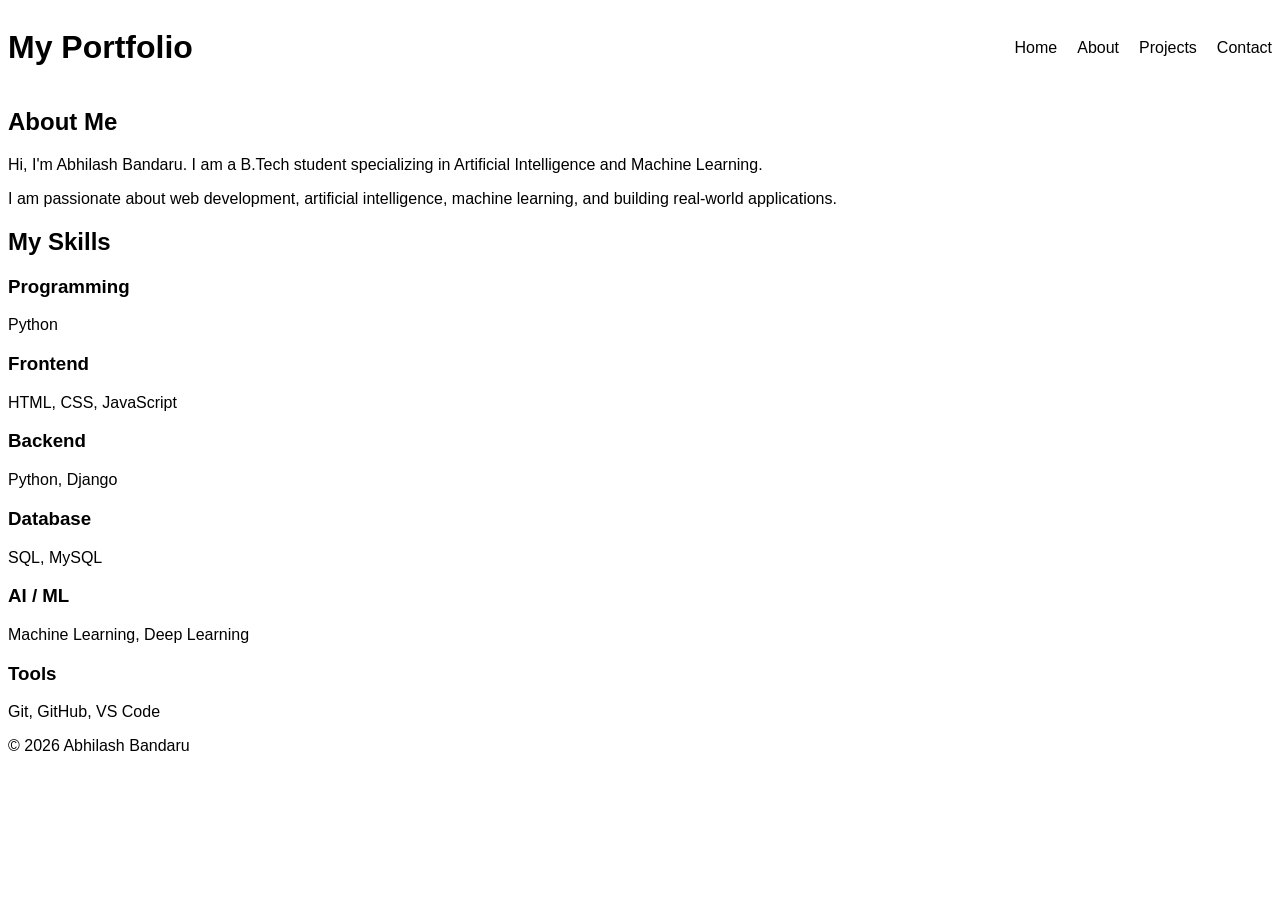
==== frontend/about.html @ 43d0e394 "add about and skills" ====
<!DOCTYPE html>
<html lang="en">

<head>
    <meta charset="UTF-8">
    <title>About - Abhilash Bandaru</title>
    <link rel="stylesheet" href="style.css">
</head>

<body>

    <header>

        <h1>My Portfolio</h1>

        <nav>
            <ul>
                <li><a href="index.html">Home</a></li>
                <li><a href="about.html">About</a></li>
                <li><a href="projects.html">Projects</a></li>
                <li><a href="contact.html">Contact</a></li>
            </ul>
        </nav>

    </header>


    <main>

        <section id="about">

            <h1>About Me</h1>

            <p>
                Hi, I'm Abhilash Bandaru. I am a B.Tech student
                specializing in Artificial Intelligence and Machine Learning.
            </p>

            <p>
                I am passionate about web development, artificial intelligence,
                machine learning, and building real-world applications.
            </p>

        </section>


        <section id="skills">

            <h2>My Skills</h2>

            <h3>Programming</h3>
            <p>Python</p>

            <h3>Frontend</h3>
            <p>HTML, CSS, JavaScript</p>

            <h3>Backend</h3>
            <p>Python, Django</p>

            <h3>Database</h3>
            <p>SQL, MySQL</p>

            <h3>AI / ML</h3>
            <p>Machine Learning, Deep Learning</p>

            <h3>Tools</h3>
            <p>Git, GitHub, VS Code</p>

        </section>

    </main>


    <footer>
        <p>&copy; 2026 Abhilash Bandaru</p>
    </footer>

</body>

</html>
---- frontend/style.css ----
#home {
    text-align: center;
    padding:80px 20px;

}
#home h1{
    font-size: 48px;
    margin-bottom: 10px;
}
#home h2{
    font-size:24px;
}
#home p{
    font-size: 18px;
}
#home a {
    display: inline-block;
    padding: 12px 24px;
    margin: 10px;
    background: black;
    color: white;
    border: 2px solid black;
    text-decoration: none;
    transition: 0.3s;
}
body {
    font-family: Arial, sans-serif;
}
 nav ul {

    display: flex;
    gap:20px;
    list-style: none;
    padding: 0;    
    justify-content: center;
    align-items: center;

}
header{
    display:flex;
    justify-content: space-between;
    align-items:center;
}
nav a{
    text-decoration: none;
    color: black;
    transition: 0.3s;
}
nav a:hover {
    color:red
}
#home a:hover{
    background: white;
    color: black;
    transform: translateY(-3px);
}
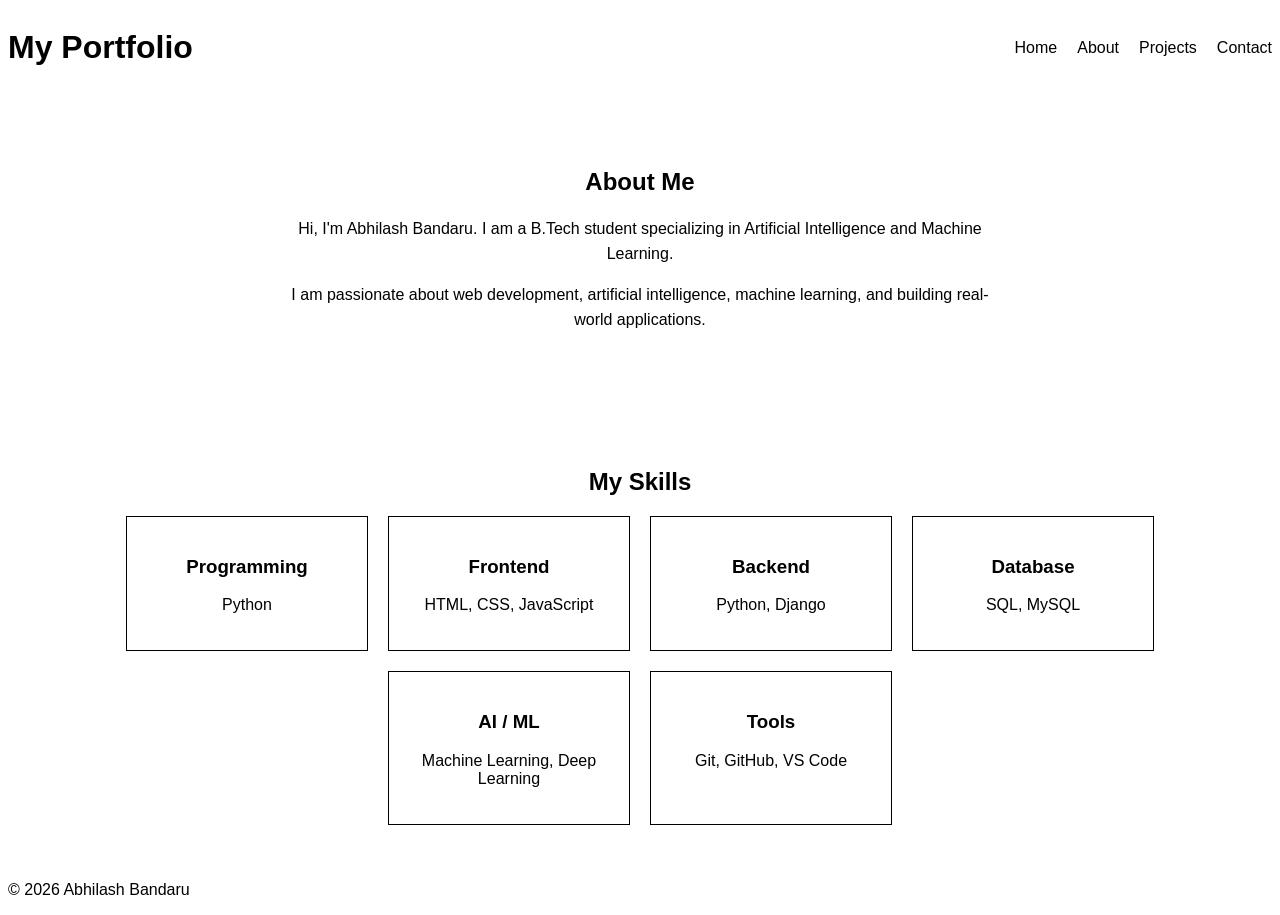
==== commit a0c0e0e0: "Add projects page and update portfolio styling" ====
--- a/frontend/about.html
+++ b/frontend/about.html
@@ -46,27 +46,40 @@
 
         <section id="skills">
 
-            <h2>My Skills</h2>
+    <h2>My Skills</h2>
+    <div class ="skills-container">
 
-            <h3>Programming</h3>
-            <p>Python</p>
+    <div class="skill-card">
+        <h3>Programming</h3>
+        <p>Python</p>
+    </div>
 
-            <h3>Frontend</h3>
-            <p>HTML, CSS, JavaScript</p>
+    <div class="skill-card">
+        <h3>Frontend</h3>
+        <p>HTML, CSS, JavaScript</p>
+    </div>
 
-            <h3>Backend</h3>
-            <p>Python, Django</p>
+    <div class="skill-card">
+        <h3>Backend</h3>
+        <p>Python, Django</p>
+    </div>
 
-            <h3>Database</h3>
-            <p>SQL, MySQL</p>
+    <div class="skill-card">
+        <h3>Database</h3>
+        <p>SQL, MySQL</p>
+    </div>
 
-            <h3>AI / ML</h3>
-            <p>Machine Learning, Deep Learning</p>
+    <div class="skill-card">
+        <h3>AI / ML</h3>
+        <p>Machine Learning, Deep Learning</p>
+    </div>
 
-            <h3>Tools</h3>
-            <p>Git, GitHub, VS Code</p>
-
-        </section>
+    <div class="skill-card">
+        <h3>Tools</h3>
+        <p>Git, GitHub, VS Code</p>
+    </div>
+</div>
+</section>
 
     </main>
 
--- a/frontend/style.css
+++ b/frontend/style.css
@@ -47,10 +47,79 @@
     transition: 0.3s;
 }
 nav a:hover {
-    color:red
+    color:red;
 }
 #home a:hover{
     background: white;
     color: black;
     transform: translateY(-3px);
+}
+#about {
+    padding: 60px 20px;
+    text-align: center;
+}
+#about p {
+    max-width: 700px;
+    margin: 0 auto 15px;
+    line-height: 1.6;
+}
+#skills {
+    padding: 40px 20px;
+    text-align: center;
+}
+.skill-card {
+        width: 200px;
+
+    padding: 20px;
+
+    
+    border: 1px solid black;
+    transition: 0.3s;
+}
+.skills-container {
+    display: flex;
+    justify-content: center;
+    gap: 20px;
+    flex-wrap: wrap;
+}
+.skill-card:hover {
+    transform: translateY(-5px);
+}
+.skill-card:hover{
+    transform:translateY(-5);
+}
+
+#projects{
+    padding: 60px 20px;
+    text-align: center;
+}
+.projects-container{
+    display: flex;
+    gap:25px;
+    justify-content: center;
+    flex-wrap: wrap;
+}
+.projects-container article{
+    width: 200px;
+    padding:20px;
+    border: 2px solid black;
+}
+.projects-container article p {
+    line-height: 1.6;
+}
+.projects-container article a {
+    display: inline-block;
+    padding: 10px 18px;
+    background: black;
+    color: white;
+    text-decoration: none;
+    transition: 0.3s;
+}
+.projects-container article a:hover{
+    background: white ;
+    color:black;
+    transform: translateY(-5px);
+}
+.projects-container article:hover{
+    transform: translateY(-5px);
 }
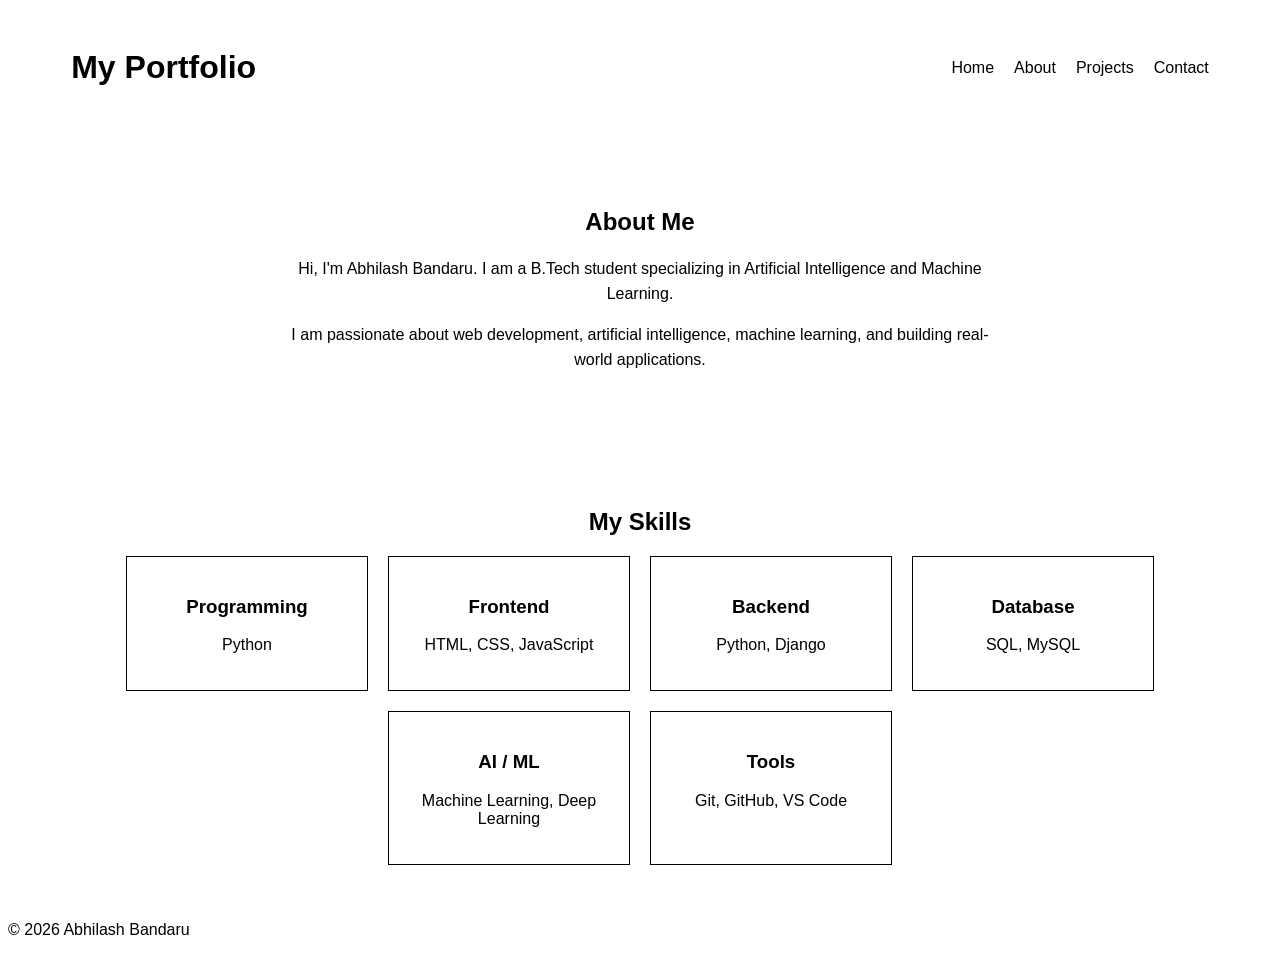
==== commit 757606c3: "Improve portfolio layout with container" ====
--- a/frontend/about.html
+++ b/frontend/about.html
@@ -27,7 +27,7 @@
 
     <main>
 
-        <section id="about">
+        <section id="about" class="container">
 
             <h1>About Me</h1>
 
--- a/frontend/style.css
+++ b/frontend/style.css
@@ -1,3 +1,6 @@
+
+/*HOME PAGE */
+
 #home {
     text-align: center;
     padding:80px 20px;
@@ -13,7 +16,169 @@
 #home p{
     font-size: 18px;
 }
-#home a {
+
+body {
+    font-family: Arial, sans-serif;
+}
+/* navigation bar*/
+
+ nav ul {
+
+    display: flex;
+    gap:20px;
+    list-style: none;
+    padding: 0;    
+    justify-content: center;
+    align-items: center;
+
+}
+header{
+    display:flex;
+    justify-content: space-between;
+    align-items:center;
+     padding: 20px 5%;
+}
+nav a{
+    text-decoration: none;
+    color: black;
+    transition: 0.3s;
+}
+nav a:hover {
+    color:red;
+}
+
+/*ABOUT */
+
+#about {
+    padding: 60px 20px;
+    text-align: center;
+}
+#about p {
+    max-width: 700px;
+    margin: 0 auto 15px;
+    line-height: 1.6;
+}
+
+/* about-skills*/
+#skills {
+    padding: 40px 20px;
+    text-align: center;
+}
+.skill-card {
+        width: 200px;
+
+    padding: 20px;
+
+    
+    border: 1px solid black;
+    transition: 0.3s;
+}
+.skills-container {
+    display: flex;
+    justify-content: center;
+    gap: 20px;
+    flex-wrap: wrap;
+}
+.skill-card:hover {
+    transform: translateY(-5px);
+}
+
+/* projects*/
+#projects{
+    padding: 60px 20px;
+    text-align: center;
+}
+.projects-container{
+    display: flex;
+    gap:25px;
+    justify-content: center;
+    flex-wrap: wrap;
+}
+.projects-container article{
+    width: 280px;
+    padding:20px;
+    border: 2px solid black;
+    transition: 0.3s;
+}
+.projects-container article p {
+    line-height: 1.6;
+}
+
+.projects-container article:hover{
+    transform: translateY(-5px);
+}
+
+/* resposive design */
+
+@media (max-width: 768px) {
+
+    header {
+        flex-direction: column;
+    }
+
+    nav ul {
+        flex-wrap: wrap;
+        gap: 10px;
+    }
+
+    #home h1 {
+        font-size: 36px;
+    }
+
+    .projects-container article {
+        width: 100%;
+        max-width: 350px;
+    }
+
+    .skill-card {
+        width: 100%;
+        max-width: 250px;
+    }
+
+}
+
+/* CONTACT STYLING*/
+/* CONTACT STYLING*/
+/* CONTACT STYLING*/
+/* CONTACT STYLING*/
+
+#contact {
+    padding: 60px 20px;
+    text-align: center;
+}
+#contact form{
+    max-width: 500px;
+    margin: 30px auto;
+}
+#contact form div {
+    margin-bottom: 20px;
+}
+#contact label {
+    display: block;
+    margin-bottom: 8px;
+    text-align: left;
+}
+#contact input,
+#contact textarea {
+    width: 100%;
+    padding: 12px;
+    font-size: 16px;
+    box-sizing: border-box;
+}
+#contact textarea {
+    resize: vertical;
+}
+
+#contact input:focus,
+#contact textarea:focus {
+    outline: 2px solid black;
+}
+
+
+/* BUTTON CLASS*/
+
+
+.btn {
     display: inline-block;
     padding: 12px 24px;
     margin: 10px;
@@ -21,105 +186,18 @@
     color: white;
     border: 2px solid black;
     text-decoration: none;
-    transition: 0.3s;
-}
-body {
-    font-family: Arial, sans-serif;
-}
- nav ul {
-
-    display: flex;
-    gap:20px;
-    list-style: none;
-    padding: 0;    
-    justify-content: center;
-    align-items: center;
-
-}
-header{
-    display:flex;
-    justify-content: space-between;
-    align-items:center;
-}
-nav a{
-    text-decoration: none;
-    color: black;
-    transition: 0.3s;
-}
-nav a:hover {
-    color:red;
-}
-#home a:hover{
+    cursor: pointer;
+    transition: 0.3s;
+    font-size: 16px;
+}
+.btn:hover {
     background: white;
     color: black;
     transform: translateY(-3px);
 }
-#about {
-    padding: 60px 20px;
-    text-align: center;
-}
-#about p {
-    max-width: 700px;
-    margin: 0 auto 15px;
-    line-height: 1.6;
-}
-#skills {
-    padding: 40px 20px;
-    text-align: center;
-}
-.skill-card {
-        width: 200px;
-
-    padding: 20px;
-
-    
-    border: 1px solid black;
-    transition: 0.3s;
-}
-.skills-container {
-    display: flex;
-    justify-content: center;
-    gap: 20px;
-    flex-wrap: wrap;
-}
-.skill-card:hover {
-    transform: translateY(-5px);
-}
-.skill-card:hover{
-    transform:translateY(-5);
-}
-
-#projects{
-    padding: 60px 20px;
-    text-align: center;
-}
-.projects-container{
-    display: flex;
-    gap:25px;
-    justify-content: center;
-    flex-wrap: wrap;
-}
-.projects-container article{
-    width: 200px;
-    padding:20px;
-    border: 2px solid black;
-}
-.projects-container article p {
-    line-height: 1.6;
-}
-.projects-container article a {
-    display: inline-block;
-    padding: 10px 18px;
-    background: black;
-    color: white;
-    text-decoration: none;
-    transition: 0.3s;
-}
-.projects-container article a:hover{
-    background: white ;
-    color:black;
-    transform: translateY(-5px);
-}
-.projects-container article:hover{
-    transform: translateY(-5px);
+
+.container {
+    width: 90%;
+    max-width: 1100px;
+    margin: 0 auto;
 }
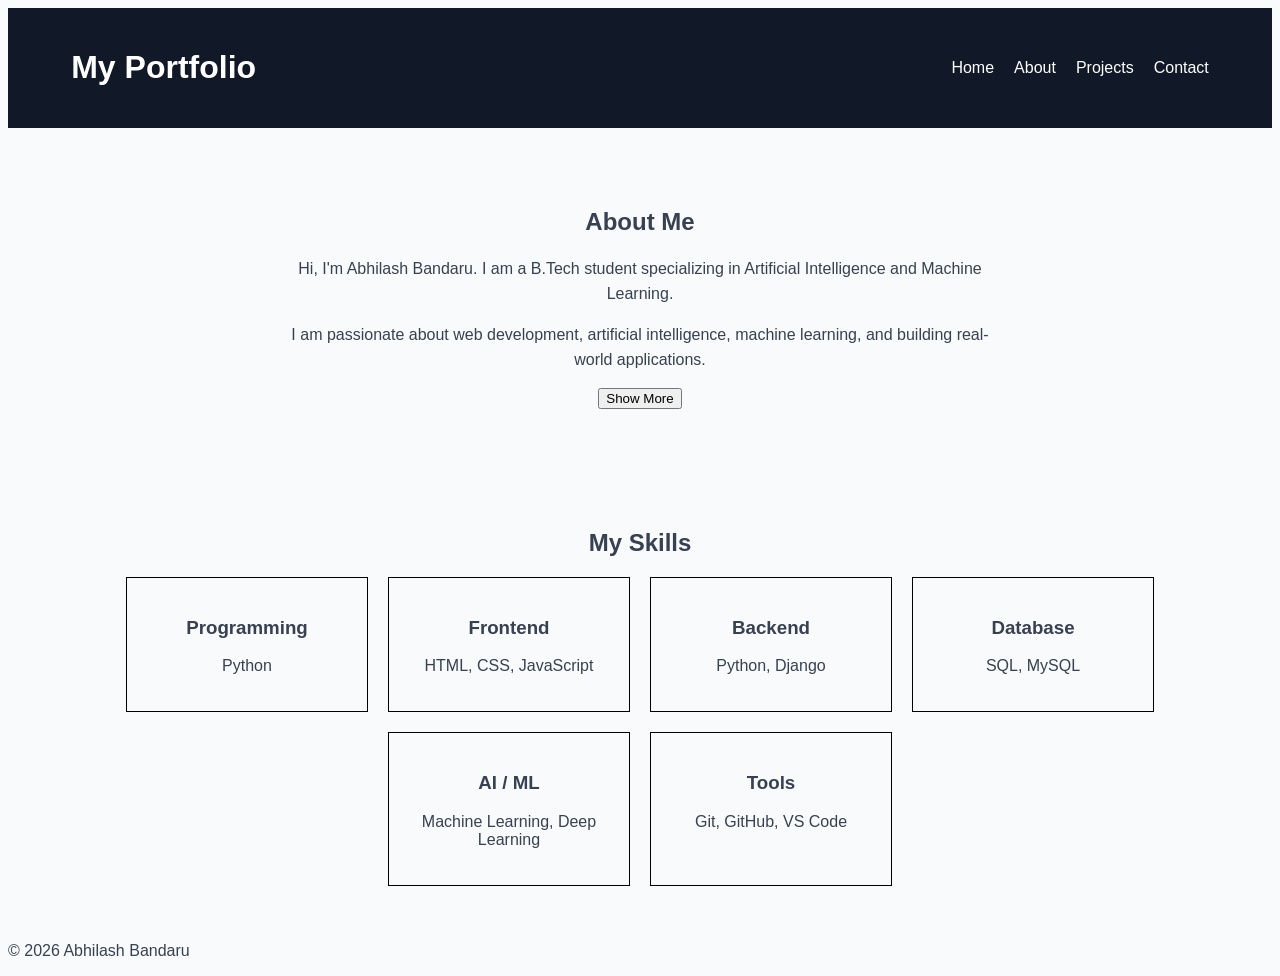
==== commit c8d90526: "Add JavaScript portfolio interactions" ====
--- a/frontend/about.html
+++ b/frontend/about.html
@@ -40,7 +40,16 @@
                 I am passionate about web development, artificial intelligence,
                 machine learning, and building real-world applications.
             </p>
-
+            <p id="more-about" class="hidden">
+                right now i am laerning<br>
+                Python
+                DSA
+                AI/ML
+                Full Stack Development
+                Git/GitHub
+                DBMS
+            </p>
+            <button id="about-button">Show More</button>
         </section>
 
 
@@ -87,7 +96,7 @@
     <footer>
         <p>&copy; 2026 Abhilash Bandaru</p>
     </footer>
-
+<script src="script.js"></script>
 </body>
 
 </html>
--- a/frontend/style.css
+++ b/frontend/style.css
@@ -1,3 +1,13 @@
+
+
+:root {
+    --primary-color: #2563eb;
+    --dark-color: #111827;
+    --light-color: #f9fafb;
+    --text-color: #374151;
+}
+
+
 
 /*HOME PAGE */
 
@@ -6,19 +16,21 @@
     padding:80px 20px;
 
 }
-#home h1{
+#home h1 {
     font-size: 48px;
     margin-bottom: 10px;
 }
-#home h2{
+#home h2 {
     font-size:24px;
 }
-#home p{
+#home p {
     font-size: 18px;
 }
 
 body {
     font-family: Arial, sans-serif;
+    background: var(--light-color);
+    color: var(--text-color);
 }
 /* navigation bar*/
 
@@ -32,20 +44,25 @@
     align-items: center;
 
 }
-header{
+header {
     display:flex;
     justify-content: space-between;
     align-items:center;
-     padding: 20px 5%;
-}
-nav a{
+    padding: 20px 5%;
+    background: var(--dark-color);
+
+}
+
+header h1 {
+    color: white;
+}
+nav a {
     text-decoration: none;
-    color: black;
+    color: white;
     transition: 0.3s;
 }
 nav a:hover {
-    color:red;
-}
+    color: var(--primary-color);}
 
 /*ABOUT */
 
@@ -57,6 +74,9 @@
     max-width: 700px;
     margin: 0 auto 15px;
     line-height: 1.6;
+}
+.hidden {
+    display: none;
 }
 
 /* about-skills*/
@@ -84,29 +104,32 @@
 }
 
 /* projects*/
-#projects{
+#projects {
     padding: 60px 20px;
     text-align: center;
 }
-.projects-container{
-    display: flex;
-    gap:25px;
-    justify-content: center;
-    flex-wrap: wrap;
-}
-.projects-container article{
-    width: 280px;
-    padding:20px;
+.projects-container {
+    display: grid;
+    grid-template-columns: repeat(3, 1fr);
+    gap: 25px;
+}
+
+.project-card {
+    padding: 16px;
     border: 2px solid black;
-    transition: 0.3s;
-}
-.projects-container article p {
-    line-height: 1.6;
-}
-
-.projects-container article:hover{
-    transform: translateY(-5px);
-}
+    border-radius: 8px;
+    background: #fff;
+    box-shadow: 0 2px 6px rgba(0,0,0,0.1);
+    transition: transform 0.2s ease, box-shadow 0.2s ease;
+}
+
+.project-card:hover {
+  transform: translateY(-4px);
+  box-shadow: 0 4px 12px rgba(0,0,0,0.15);
+}
+
+
+
 
 /* resposive design */
 
@@ -124,29 +147,23 @@
     #home h1 {
         font-size: 36px;
     }
-
-    .projects-container article {
-        width: 100%;
-        max-width: 350px;
-    }
-
     .skill-card {
         width: 100%;
         max-width: 250px;
     }
-
-}
-
-/* CONTACT STYLING*/
-/* CONTACT STYLING*/
-/* CONTACT STYLING*/
-/* CONTACT STYLING*/
-
+  .projects-container {
+    grid-template-columns: 1fr;
+  }
+}
+/* CONTACT STYLING*/
+/* CONTACT STYLING*/
+/* CONTACT STYLING*/
+/* CONTACT STYLING*/
 #contact {
     padding: 60px 20px;
     text-align: center;
 }
-#contact form{
+#contact form {
     max-width: 500px;
     margin: 30px auto;
 }
@@ -168,34 +185,28 @@
 #contact textarea {
     resize: vertical;
 }
-
 #contact input:focus,
 #contact textarea:focus {
     outline: 2px solid black;
 }
-
-
 /* BUTTON CLASS*/
-
-
 .btn {
     display: inline-block;
     padding: 12px 24px;
     margin: 10px;
-    background: black;
+    background: var(--primary-color);
     color: white;
-    border: 2px solid black;
+    border: 2px solid var(--primary-color);
     text-decoration: none;
     cursor: pointer;
     transition: 0.3s;
     font-size: 16px;
 }
 .btn:hover {
-    background: white;
-    color: black;
+     background: white;
+    color: var(--primary-color);
     transform: translateY(-3px);
 }
-
 .container {
     width: 90%;
     max-width: 1100px;
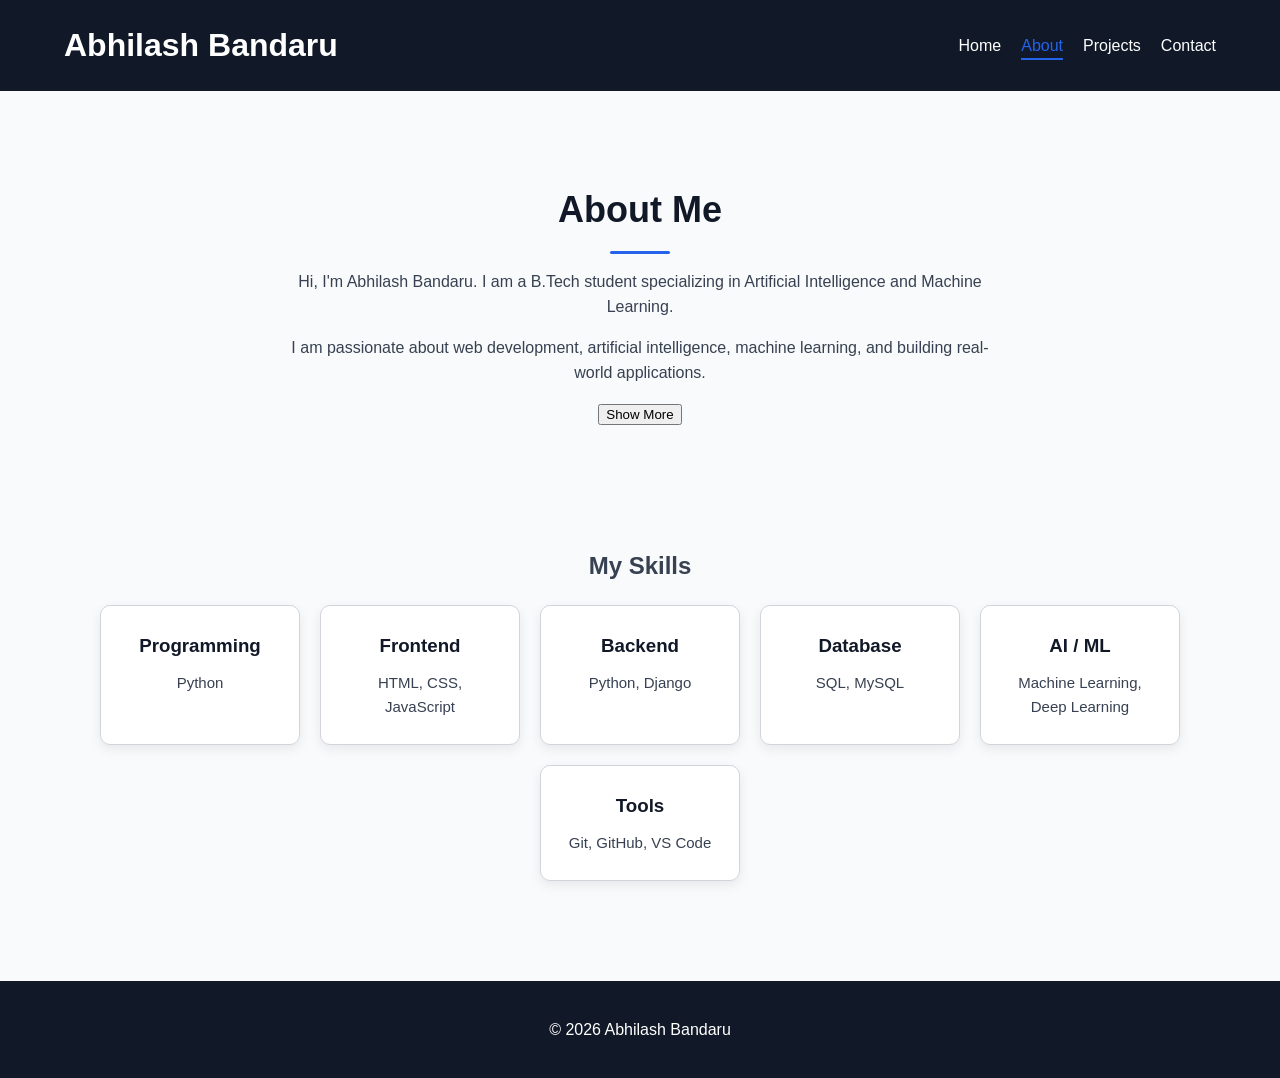
==== commit 9f9d3c14: "Add active navigation state" ====
--- a/frontend/about.html
+++ b/frontend/about.html
@@ -9,20 +9,44 @@
 
 <body>
 
-    <header>
+   <header>
 
-        <h1>My Portfolio</h1>
+    <h1>Abhilash Bandaru</h1>
 
-        <nav>
-            <ul>
-                <li><a href="index.html">Home</a></li>
-                <li><a href="about.html">About</a></li>
-                <li><a href="projects.html">Projects</a></li>
-                <li><a href="contact.html">Contact</a></li>
-            </ul>
-        </nav>
+    <button
+        id="menu-button"
+        class="menu-button"
+        aria-label="Open navigation menu"
+        aria-expanded="false"
+    >
+        ☰
+    </button>
 
-    </header>
+    <nav id="main-nav">
+
+        <ul>
+
+            <li>
+                <a href="index.html">Home</a>
+            </li>
+
+            <li>
+                <a href="about.html" class="active">About</a>
+            </li>
+
+            <li>
+                <a href="projects.html">Projects</a>
+            </li>
+
+            <li>
+                <a href="contact.html">Contact</a>
+            </li>
+
+        </ul>
+
+    </nav>
+
+</header>
 
 
     <main>
--- a/frontend/style.css
+++ b/frontend/style.css
@@ -1,214 +1,561 @@
-
+/* ===============================
+   GLOBAL STYLES
+================================ */
 
 :root {
     --primary-color: #2563eb;
+    --primary-dark: #1d4ed8;
     --dark-color: #111827;
     --light-color: #f9fafb;
+    --white-color: #ffffff;
     --text-color: #374151;
-}
-
-
-
-/*HOME PAGE */
-
-#home {
-    text-align: center;
-    padding:80px 20px;
-
-}
-#home h1 {
-    font-size: 48px;
-    margin-bottom: 10px;
-}
-#home h2 {
-    font-size:24px;
-}
-#home p {
-    font-size: 18px;
+    --border-color: #d1d5db;
+    --shadow: 0 4px 12px rgba(0, 0, 0, 0.08);
+}
+
+* {
+    box-sizing: border-box;
 }
 
 body {
+    margin: 0;
     font-family: Arial, sans-serif;
     background: var(--light-color);
     color: var(--text-color);
-}
-/* navigation bar*/
-
- nav ul {
-
+    line-height: 1.6;
+}
+
+.container {
+    width: 90%;
+    max-width: 1100px;
+    margin: 0 auto;
+}
+/* ===============================
+   SECTION HEADINGS
+================================ */
+
+section h1 {
+    margin-bottom: 15px;
+    font-size: 36px;
+    color: var(--dark-color);
+}
+
+section h1::after {
+    content: "";
+    display: block;
+    width: 60px;
+    height: 3px;
+    margin: 12px auto 0;
+    background: var(--primary-color);
+    border-radius: 3px;
+}
+
+
+/* ===============================
+   HEADER & NAVIGATION
+================================ */
+
+header {
     display: flex;
-    gap:20px;
+    justify-content: space-between;
+    align-items: center;
+    padding: 20px 5%;
+    background: var(--dark-color);
+}
+
+header h1 {
+    margin: 0;
+    color: var(--white-color);
+}
+
+nav ul {
+    display: flex;
+    gap: 20px;
     list-style: none;
-    padding: 0;    
+    padding: 0;
+    margin: 0;
+}
+
+nav a {
+    position: relative;
+    text-decoration: none;
+    color: var(--white-color);
+    transition: color 0.3s ease;
+}
+
+nav a::after {
+    content: "";
+    position: absolute;
+    left: 0;
+    bottom: -6px;
+    width: 0;
+    height: 2px;
+    background: var(--primary-color);
+    transition: width 0.3s ease;
+}
+
+nav a:hover {
+    color: var(--primary-color);
+}
+
+nav a:hover::after {
+    width: 100%;
+}
+nav a.active {
+    color: var(--primary-color);
+}
+
+nav a.active::after {
+    width: 100%;
+}
+.menu-button {
+    display: none;
+
+    background: transparent;
+    border: none;
+
+    color: var(--white-color);
+
+    font-size: 28px;
+
+    cursor: pointer;
+}
+
+/* ===============================
+   HOME PAGE / HERO
+================================ */
+
+#home {
+    min-height: 80vh;
+    display: flex;
     justify-content: center;
     align-items: center;
-
-}
-header {
-    display:flex;
-    justify-content: space-between;
-    align-items:center;
-    padding: 20px 5%;
-    background: var(--dark-color);
-
-}
-
-header h1 {
-    color: white;
-}
-nav a {
-    text-decoration: none;
-    color: white;
-    transition: 0.3s;
-}
-nav a:hover {
-    color: var(--primary-color);}
-
-/*ABOUT */
+    text-align: center;
+    padding: 80px 20px;
+
+    background:
+        linear-gradient(
+            135deg,
+            #eff6ff,
+            #dbeafe,
+            #ffffff
+        );
+
+    overflow: hidden;
+}
+
+.hero-content {
+    max-width: 800px;
+    animation: heroFadeIn 1s ease;
+}
+
+.hero-intro {
+    margin-bottom: 5px;
+    font-size: 20px;
+    font-weight: bold;
+    color: var(--primary-color);
+}
+
+#home h1 {
+    margin: 0 0 10px;
+    font-size: 56px;
+    color: var(--dark-color);
+}
+
+#home h2 {
+    margin: 0 0 20px;
+    font-size: 28px;
+    color: var(--primary-color);
+}
+
+.hero-description {
+    max-width: 650px;
+    margin: 0 auto 30px;
+    font-size: 18px;
+}
+
+.hero-buttons {
+    display: flex;
+    justify-content: center;
+    gap: 10px;
+    flex-wrap: wrap;
+}
+
+
+/* ===============================
+   ABOUT PAGE
+================================ */
 
 #about {
     padding: 60px 20px;
     text-align: center;
 }
+
 #about p {
     max-width: 700px;
     margin: 0 auto 15px;
     line-height: 1.6;
 }
+
 .hidden {
     display: none;
 }
 
-/* about-skills*/
+
+/* ===============================
+   SKILLS
+================================ */
+
 #skills {
-    padding: 40px 20px;
+    padding: 40px 20px 60px;
     text-align: center;
 }
-.skill-card {
-        width: 200px;
-
-    padding: 20px;
-
-    
-    border: 1px solid black;
-    transition: 0.3s;
-}
+
 .skills-container {
     display: flex;
     justify-content: center;
     gap: 20px;
     flex-wrap: wrap;
 }
+
+.skill-card {
+    width: 200px;
+    padding: 25px 20px;
+
+    border: 1px solid var(--border-color);
+    border-radius: 10px;
+
+    background: var(--white-color);
+    box-shadow: var(--shadow);
+
+    transition:
+        transform 0.3s ease,
+        box-shadow 0.3s ease;
+}
+
+.skill-card h3 {
+    margin-top: 0;
+    margin-bottom: 10px;
+    color: var(--dark-color);
+}
+
+.skill-card p {
+    margin: 0;
+    font-size: 15px;
+}
+
 .skill-card:hover {
-    transform: translateY(-5px);
-}
-
-/* projects*/
+    transform: translateY(-7px);
+    box-shadow: 0 10px 22px rgba(0, 0, 0, 0.12);
+}
+
+/* ===============================
+   PROJECTS
+================================ */
+
 #projects {
     padding: 60px 20px;
     text-align: center;
 }
+
 .projects-container {
     display: grid;
     grid-template-columns: repeat(3, 1fr);
     gap: 25px;
 }
 
-.project-card {
-    padding: 16px;
-    border: 2px solid black;
-    border-radius: 8px;
-    background: #fff;
-    box-shadow: 0 2px 6px rgba(0,0,0,0.1);
-    transition: transform 0.2s ease, box-shadow 0.2s ease;
+..project-card {
+    position: relative;
+
+    padding: 25px;
+
+    border: 1px solid var(--border-color);
+    border-radius: 10px;
+
+    background: var(--white-color);
+    box-shadow: var(--shadow);
+
+    overflow: hidden;
+
+    transition:
+        transform 0.3s ease,
+        box-shadow 0.3s ease;
+}
+
+.project-card::before {
+    content: "";
+
+    position: absolute;
+
+    top: 0;
+    left: 0;
+
+    width: 100%;
+    height: 4px;
+
+    background: var(--primary-color);
+}
+
+.project-card h2 {
+    margin-top: 10px;
+    margin-bottom: 12px;
+
+    color: var(--dark-color);
+}
+
+.project-card p {
+    margin-bottom: 10px;
 }
 
 .project-card:hover {
-  transform: translateY(-4px);
-  box-shadow: 0 4px 12px rgba(0,0,0,0.15);
-}
-
-
-
-
-/* resposive design */
-
-@media (max-width: 768px) {
-
-    header {
-        flex-direction: column;
-    }
-
-    nav ul {
-        flex-wrap: wrap;
-        gap: 10px;
-    }
-
-    #home h1 {
-        font-size: 36px;
-    }
-    .skill-card {
-        width: 100%;
-        max-width: 250px;
-    }
-  .projects-container {
-    grid-template-columns: 1fr;
-  }
-}
-/* CONTACT STYLING*/
-/* CONTACT STYLING*/
-/* CONTACT STYLING*/
-/* CONTACT STYLING*/
+    transform: translateY(-8px);
+
+    box-shadow:
+        0 12px 25px rgba(0, 0, 0, 0.15);
+}
+
+
+/* ===============================
+   BUTTON
+================================ */
+
+.btn {
+    display: inline-block;
+
+    padding: 12px 24px;
+    margin: 10px;
+
+    background: var(--primary-color);
+    color: var(--white-color);
+
+    border: 2px solid var(--primary-color);
+    border-radius: 6px;
+
+    text-decoration: none;
+    cursor: pointer;
+
+    font-size: 16px;
+    font-weight: bold;
+
+    transition:
+        background 0.3s ease,
+        color 0.3s ease,
+        transform 0.3s ease,
+        box-shadow 0.3s ease;
+}
+
+.btn:hover {
+    background: var(--white-color);
+    color: var(--primary-color);
+
+    transform: translateY(-3px);
+
+    box-shadow:
+        0 5px 12px rgba(0, 0, 0, 0.12);
+}
+.btn-outline {
+    background: transparent;
+    color: var(--primary-color);
+}
+
+.btn-outline:hover {
+    background: var(--primary-color);
+    color: var(--white-color);
+}
+
+/* ===============================
+   CONTACT FORM
+================================ */
+
 #contact {
     padding: 60px 20px;
     text-align: center;
 }
+
 #contact form {
     max-width: 500px;
     margin: 30px auto;
 }
+
 #contact form div {
     margin-bottom: 20px;
 }
+
 #contact label {
     display: block;
     margin-bottom: 8px;
     text-align: left;
-}
+    font-weight: bold;
+}
+
 #contact input,
 #contact textarea {
     width: 100%;
     padding: 12px;
+    border: 1px solid var(--border-color);
+    border-radius: 6px;
     font-size: 16px;
-    box-sizing: border-box;
-}
+    font-family: inherit;
+}
+
 #contact textarea {
+    min-height: 150px;
     resize: vertical;
 }
+
 #contact input:focus,
 #contact textarea:focus {
-    outline: 2px solid black;
-}
-/* BUTTON CLASS*/
-.btn {
-    display: inline-block;
-    padding: 12px 24px;
-    margin: 10px;
-    background: var(--primary-color);
-    color: white;
-    border: 2px solid var(--primary-color);
-    text-decoration: none;
-    cursor: pointer;
-    transition: 0.3s;
+    outline: 2px solid var(--primary-color);
+    border-color: var(--primary-color);
+}
+
+
+/* ===============================
+   FORM MESSAGES
+================================ */
+
+#name-error,
+#email-error,
+#message-error {
+    margin: 5px 0 0;
+    text-align: left;
+    font-size: 14px;
+}
+
+#form-success {
+    font-weight: bold;
+}
+
+
+/* ===============================
+   FOOTER
+================================ */
+
+footer {
+    text-align: center;
+    padding: 20px;
+    background: var(--dark-color);
+    color: var(--white-color);
+    margin-top: 40px;
+}
+/* ===============================
+   HERO ANIMATION
+================================ */
+
+@keyframes heroFadeIn {
+
+    from {
+        opacity: 0;
+        transform: translateY(30px);
+    }
+
+    to {
+        opacity: 1;
+        transform: translateY(0);
+    }
+
+}
+
+/* ===============================
+   RESPONSIVE DESIGN
+================================ */
+
+@media (max-width: 768px) {
+
+    header {
+        flex-direction: column;
+        gap: 15px;
+    }
+
+    nav ul {
+        flex-wrap: wrap;
+        justify-content: center;
+        gap: 10px;
+    }
+
+   #home {
+    min-height: 75vh;
+    padding: 60px 20px;
+}
+
+#home h1 {
+    font-size: 38px;
+}
+
+#home h2 {
+    font-size: 22px;
+}
+
+.hero-description {
     font-size: 16px;
 }
-.btn:hover {
-     background: white;
-    color: var(--primary-color);
-    transform: translateY(-3px);
-}
-.container {
-    width: 90%;
-    max-width: 1100px;
-    margin: 0 auto;
+
+.hero-buttons {
+    flex-direction: column;
+    align-items: center;
+}
+
+.hero-buttons .btn {
+    width: 220px;
+}
+
+    .skill-card {
+        width: 100%;
+        max-width: 300px;
+    }
+
+    .projects-container {
+        grid-template-columns: 1fr;
+    }
+.menu-button {
+        display: block;
+    }
+
+    header {
+        position: relative;
+    }
+
+    header nav {
+        display: none;
+        width: 100%;
+    }
+
+    header nav.active {
+        display: block;
+    }
+
+    nav ul {
+        flex-direction: column;
+        align-items: center;
+        gap: 15px;
+    }
+
+    
+
+}
+/* ===============================
+   REDUCED MOTION
+================================ */
+
+@media (prefers-reduced-motion: reduce) {
+
+    .hero-content {
+        animation: none;
+    }
+
+    .btn,
+    .skill-card,
+    .project-card {
+        transition: none;
+    }
+
+}
+/* ===============================
+   KEYBOARD FOCUS
+================================ */
+
+nav a:focus-visible,
+.btn:focus-visible {
+    outline: 3px solid var(--primary-color);
+    outline-offset: 4px;
 }
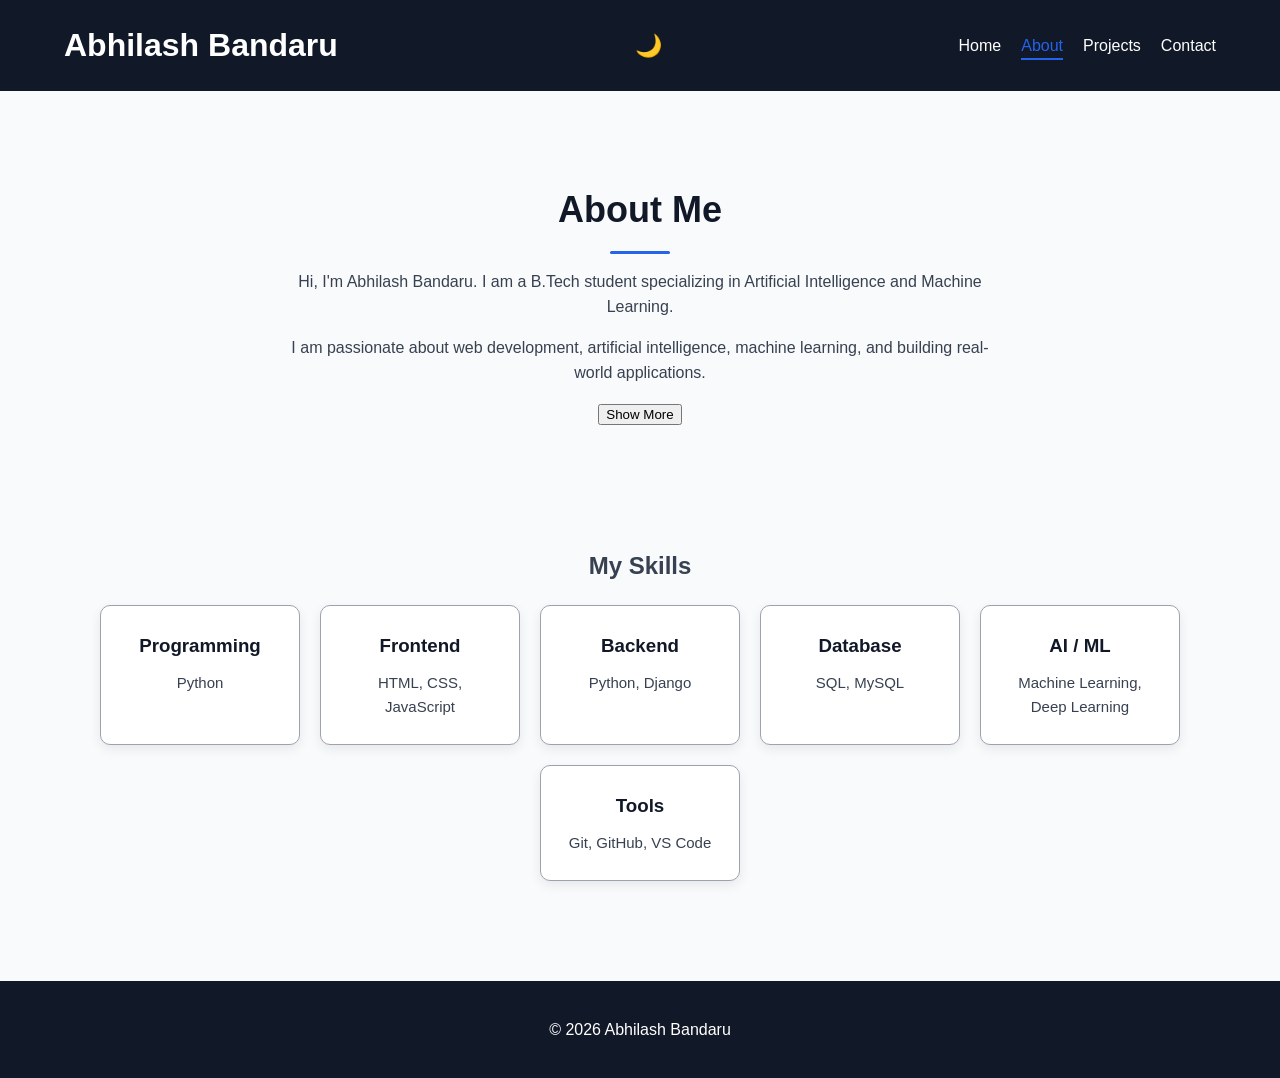
==== commit 7d22d81b: "Add scroll to top button" ====
--- a/frontend/about.html
+++ b/frontend/about.html
@@ -21,6 +21,13 @@
     >
         ☰
     </button>
+    <button
+    id="theme-button"
+    class="theme-button"
+    aria-label="Switch to dark mode"
+>
+    🌙
+</button>
 
     <nav id="main-nav">
 
@@ -115,6 +122,13 @@
 </section>
 
     </main>
+    <button
+    id="scroll-top-button"
+    class="scroll-top-button"
+    aria-label="Scroll to top"
+>
+    ↑
+</button>
 
 
     <footer>
--- a/frontend/style.css
+++ b/frontend/style.css
@@ -9,8 +9,15 @@
     --light-color: #f9fafb;
     --white-color: #ffffff;
     --text-color: #374151;
-    --border-color: #d1d5db;
+    --border-color: #9ca3af;
     --shadow: 0 4px 12px rgba(0, 0, 0, 0.08);
+}
+body.dark-theme {
+    --dark-color: #f9fafb;
+    --light-color: #111827;
+    --white-color: #1f2937;
+    --text-color: #e5e7eb;
+    --border-color: #4b5563;
 }
 
 * {
@@ -120,6 +127,29 @@
 
     cursor: pointer;
 }
+.theme-button {
+    background: transparent;
+    border: none;
+
+    color: var(--white-color);
+
+    font-size: 22px;
+
+    cursor: pointer;
+
+    padding: 5px;
+
+    transition: transform 0.3s ease;
+}
+
+.theme-button:hover {
+    transform: rotate(20deg);
+}
+
+.theme-button:focus-visible {
+    outline: 3px solid var(--primary-color);
+    outline-offset: 4px;
+}
 
 /* ===============================
    HOME PAGE / HERO
@@ -136,9 +166,8 @@
     background:
         linear-gradient(
             135deg,
-            #eff6ff,
-            #dbeafe,
-            #ffffff
+            var(--light-color),
+            var(--white-color)
         );
 
     overflow: hidden;
@@ -181,7 +210,6 @@
     flex-wrap: wrap;
 }
 
-
 /* ===============================
    ABOUT PAGE
 ================================ */
@@ -264,7 +292,7 @@
     gap: 25px;
 }
 
-..project-card {
+.project-card {
     position: relative;
 
     padding: 25px;
@@ -530,8 +558,9 @@
         gap: 15px;
     }
 
-    
-
+.theme-button {
+    display: block;
+} 
 }
 /* ===============================
    REDUCED MOTION
@@ -558,4 +587,67 @@
 .btn:focus-visible {
     outline: 3px solid var(--primary-color);
     outline-offset: 4px;
+}
+/* ===============================
+   SCROLL TO TOP BUTTON
+================================ */
+
+/* ===============================
+   SCROLL TO TOP BUTTON
+================================ */
+
+.scroll-top-button {
+
+    position: fixed;
+
+    right: 25px;
+    bottom: 25px;
+
+    width: 50px;
+    height: 50px;
+
+    border: none;
+    border-radius: 8px;
+
+    background: var(--primary-color);
+    color: var(--white-color);
+
+    font-size: 24px;
+    font-weight: bold;
+
+    cursor: pointer;
+
+    display: none;
+
+    box-shadow: 0 4px 15px rgba(0, 0, 0, 0.3);
+
+    z-index: 1000;
+
+    transition:
+        transform 0.3s ease,
+        background 0.3s ease;
+}
+
+
+.scroll-top-button.show {
+
+    display: block;
+
+}
+
+
+.scroll-top-button:hover {
+
+    transform: translateY(-5px);
+
+    background: var(--primary-dark);
+
+}
+
+
+.scroll-top-button:focus-visible {
+
+    outline: 3px solid var(--primary-color);
+    outline-offset: 4px;
+
 }
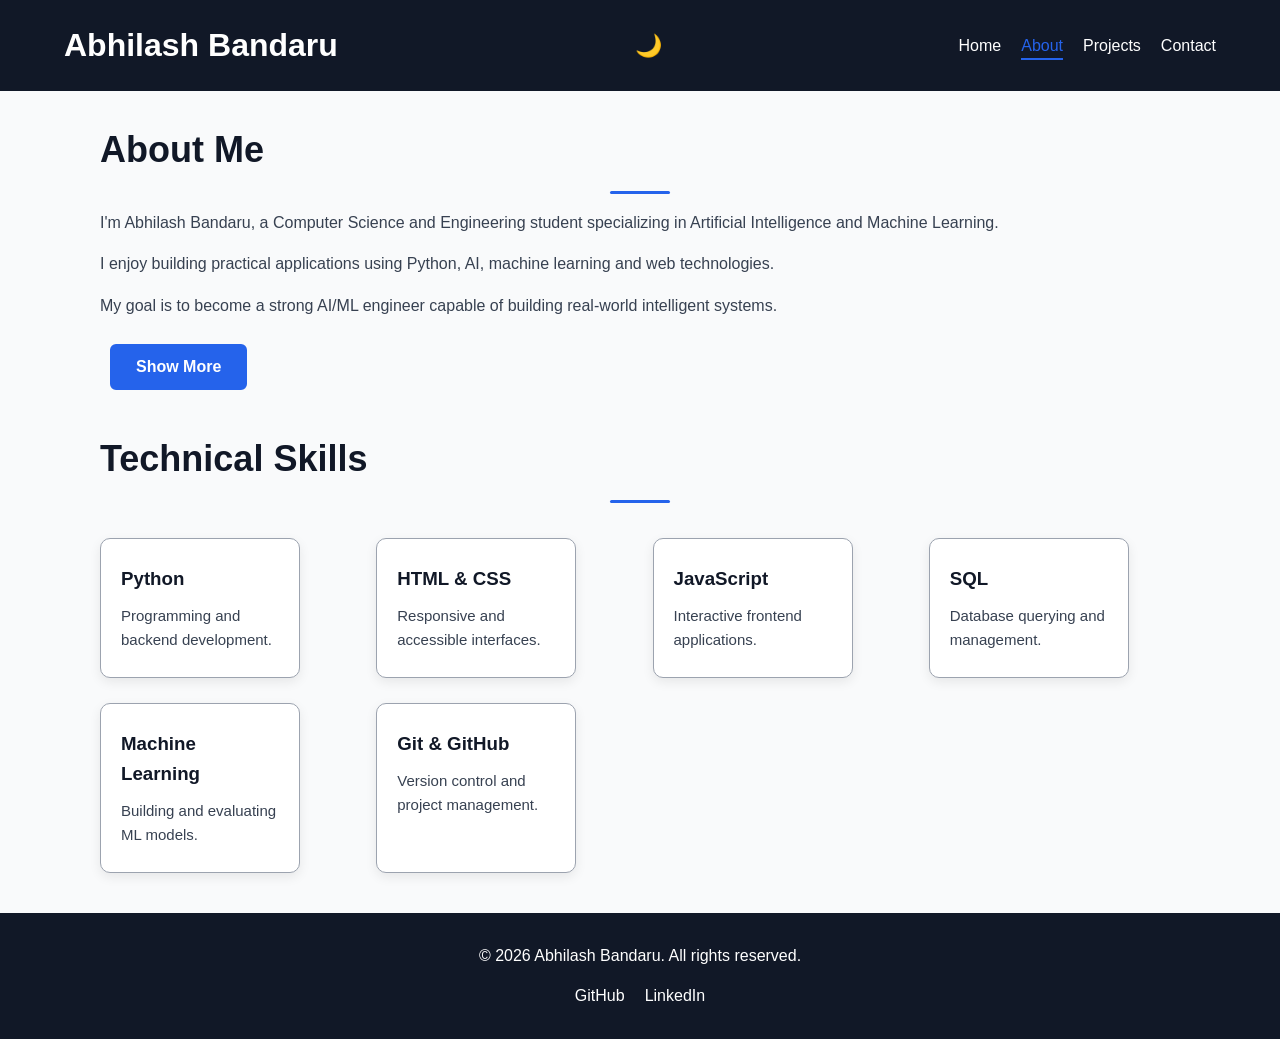
==== commit 734ef439: "complete frontend portfolio" ====
--- a/frontend/about.html
+++ b/frontend/about.html
@@ -4,6 +4,14 @@
 <head>
     <meta charset="UTF-8">
     <title>About - Abhilash Bandaru</title>
+    <title>
+    About | Abhilash Bandaru
+</title>
+
+<meta
+    name="description"
+    content="Learn more about Abhilash Bandaru, a Computer Science student focused on AI, machine learning and software development."
+>
     <link rel="stylesheet" href="style.css">
 </head>
 
@@ -58,70 +66,114 @@
 
     <main>
 
-        <section id="about" class="container">
+    <section id="about-page">
+
+        <div class="container">
 
             <h1>About Me</h1>
 
-            <p>
-                Hi, I'm Abhilash Bandaru. I am a B.Tech student
-                specializing in Artificial Intelligence and Machine Learning.
-            </p>
-
-            <p>
-                I am passionate about web development, artificial intelligence,
-                machine learning, and building real-world applications.
-            </p>
-            <p id="more-about" class="hidden">
-                right now i am laerning<br>
-                Python
-                DSA
-                AI/ML
-                Full Stack Development
-                Git/GitHub
-                DBMS
-            </p>
-            <button id="about-button">Show More</button>
-        </section>
-
-
-        <section id="skills">
-
-    <h2>My Skills</h2>
-    <div class ="skills-container">
-
-    <div class="skill-card">
-        <h3>Programming</h3>
-        <p>Python</p>
-    </div>
-
-    <div class="skill-card">
-        <h3>Frontend</h3>
-        <p>HTML, CSS, JavaScript</p>
-    </div>
-
-    <div class="skill-card">
-        <h3>Backend</h3>
-        <p>Python, Django</p>
-    </div>
-
-    <div class="skill-card">
-        <h3>Database</h3>
-        <p>SQL, MySQL</p>
-    </div>
-
-    <div class="skill-card">
-        <h3>AI / ML</h3>
-        <p>Machine Learning, Deep Learning</p>
-    </div>
-
-    <div class="skill-card">
-        <h3>Tools</h3>
-        <p>Git, GitHub, VS Code</p>
-    </div>
-</div>
-</section>
-
-    </main>
+            <div class="about-content">
+
+                <div class="about-text">
+
+                    <p>
+                        I'm Abhilash Bandaru, a Computer Science
+                        and Engineering student specializing in
+                        Artificial Intelligence and Machine Learning.
+                    </p>
+
+                    <p>
+                        I enjoy building practical applications
+                        using Python, AI, machine learning and
+                        web technologies.
+                    </p>
+
+                    <p>
+                        My goal is to become a strong AI/ML engineer
+                        capable of building real-world intelligent
+                        systems.
+                    </p>
+
+                    <div id="more-about" class="hidden">
+
+                        <p>
+                            I'm currently developing my skills in
+                            Python, Data Structures and Algorithms,
+                            databases, full-stack development,
+                            machine learning and modern AI systems.
+                        </p>
+
+                        <p>
+                            I believe in learning by building projects
+                            and improving them through continuous
+                            experimentation and problem solving.
+                        </p>
+
+                    </div>
+
+                    <button
+                        id="about-button"
+                        class="btn"
+                    >
+                        Show More
+                    </button>
+
+                </div>
+
+            </div>
+
+        </div>
+
+    </section>
+
+
+    <!-- SKILLS -->
+
+    <section id="about-skills">
+
+        <div class="container">
+
+            <h1>Technical Skills</h1>
+
+            <div class="skills-grid">
+
+                <div class="skill-card">
+                    <h3>Python</h3>
+                    <p>Programming and backend development.</p>
+                </div>
+
+                <div class="skill-card">
+                    <h3>HTML & CSS</h3>
+                    <p>Responsive and accessible interfaces.</p>
+                </div>
+
+                <div class="skill-card">
+                    <h3>JavaScript</h3>
+                    <p>Interactive frontend applications.</p>
+                </div>
+
+                <div class="skill-card">
+                    <h3>SQL</h3>
+                    <p>Database querying and management.</p>
+                </div>
+
+                <div class="skill-card">
+                    <h3>Machine Learning</h3>
+                    <p>Building and evaluating ML models.</p>
+                </div>
+
+                <div class="skill-card">
+                    <h3>Git & GitHub</h3>
+                    <p>Version control and project management.</p>
+                </div>
+
+            </div>
+
+        </div>
+
+    </section>
+
+</main>
     <button
     id="scroll-top-button"
     class="scroll-top-button"
@@ -131,9 +183,38 @@
 </button>
 
 
-    <footer>
-        <p>&copy; 2026 Abhilash Bandaru</p>
-    </footer>
+   <footer>
+
+    <div class="container">
+
+        <p>
+            © 2026 Abhilash Bandaru.
+            All rights reserved.
+        </p>
+
+        <div class="footer-links">
+
+            <a
+                href="https://github.com/"
+                target="_blank"
+                rel="noopener noreferrer"
+            >
+                GitHub
+            </a>
+
+            <a
+                href="#"
+                target="_blank"
+                rel="noopener noreferrer"
+            >
+                LinkedIn
+            </a>
+
+        </div>
+
+    </div>
+
+</footer>
 <script src="script.js"></script>
 </body>
 
--- a/frontend/style.css
+++ b/frontend/style.css
@@ -19,9 +19,26 @@
     --text-color: #e5e7eb;
     --border-color: #4b5563;
 }
+body.dark-theme #contact input,
+body.dark-theme #contact textarea {
+    background: var(--white-color);
+    color: var(--text-color);
+}
+
+body.dark-theme #contact input::placeholder,
+body.dark-theme #contact textarea::placeholder {
+    color: #9ca3af;
+}
 
 * {
     box-sizing: border-box;
+}
+html {
+    scroll-behavior: smooth;
+}
+
+body {
+    overflow-x: hidden;
 }
 
 body {
@@ -36,6 +53,10 @@
     width: 90%;
     max-width: 1100px;
     margin: 0 auto;
+    padding: 0 10px;
+}
+html {
+    scroll-behavior: smooth;
 }
 /* ===============================
    SECTION HEADINGS
@@ -247,7 +268,9 @@
 }
 
 .skill-card {
-    width: 200px;
+    width: 100%;
+    max-width: 200px;
+
     padding: 25px 20px;
 
     border: 1px solid var(--border-color);
@@ -260,7 +283,6 @@
         transform 0.3s ease,
         box-shadow 0.3s ease;
 }
-
 .skill-card h3 {
     margin-top: 0;
     margin-bottom: 10px;
@@ -294,7 +316,7 @@
 
 .project-card {
     position: relative;
-
+    width: 100%;
     padding: 25px;
 
     border: 1px solid var(--border-color);
@@ -561,6 +583,87 @@
 .theme-button {
     display: block;
 } 
+section h1 {
+    font-size: 30px;
+}
+
+#contact {
+    padding: 50px 15px;
+}
+
+#contact form {
+    width: 100%;
+}
+
+.project-card {
+    padding: 20px;
+}
+
+.skill-card {
+    max-width: 100%;
+}
+.skills-grid,
+.projects-grid {
+    grid-template-columns: 1fr;
+}
+}
+@media (max-width: 480px) {
+
+    header {
+        padding: 15px 20px;
+    }
+
+    header h1 {
+        font-size: 22px;
+    }
+
+    #home {
+        padding: 50px 15px;
+    }
+
+    #home h1 {
+        font-size: 32px;
+    }
+
+    #home h2 {
+        font-size: 20px;
+    }
+
+    .hero-description {
+        font-size: 15px;
+    }
+
+    .hero-buttons .btn {
+        width: 200px;
+    }
+
+    section h1 {
+        font-size: 27px;
+    }
+
+    #contact input,
+    #contact textarea {
+        font-size: 15px;
+    }
+
+    .scroll-top-button {
+        right: 15px;
+        bottom: 15px;
+        width: 45px;
+        height: 45px;
+        font-size: 20px;
+    }
+}
+@media (max-width: 900px) {
+
+    .skills-grid {
+        grid-template-columns: repeat(2, 1fr);
+    }
+
+    .projects-grid {
+        grid-template-columns: repeat(2, 1fr);
+    }
+
 }
 /* ===============================
    REDUCED MOTION
@@ -577,7 +680,9 @@
     .project-card {
         transition: none;
     }
-
+main {
+    animation: none;
+}
 }
 /* ===============================
    KEYBOARD FOCUS
@@ -588,9 +693,6 @@
     outline: 3px solid var(--primary-color);
     outline-offset: 4px;
 }
-/* ===============================
-   SCROLL TO TOP BUTTON
-================================ */
 
 /* ===============================
    SCROLL TO TOP BUTTON
@@ -650,4 +752,141 @@
     outline: 3px solid var(--primary-color);
     outline-offset: 4px;
 
+}
+/* ===============================
+   HOME ADDITIONAL SECTIONS
+================================ */
+
+#skills-preview,
+#featured-projects,
+#home-cta {
+    padding: 70px 20px;
+    text-align: center;
+}
+
+.skills-grid,
+.projects-grid {
+    display: grid;
+    grid-template-columns: repeat(4, 1fr);
+    gap: 25px;
+    margin-top: 35px;
+}
+
+.projects-grid {
+    grid-template-columns: repeat(3, 1fr);
+}
+
+#home-cta {
+    background: var(--dark-color);
+    color: var(--white-color);
+}
+
+#home-cta h1 {
+    color: var(--white-color);
+}
+
+#home-cta p {
+    margin-bottom: 25px;
+}
+/* ===============================
+   PROJECT INFORMATION
+================================ */
+
+.project-category {
+    display: inline-block;
+    margin-bottom: 10px;
+
+    font-size: 13px;
+    font-weight: bold;
+
+    color: var(--primary-color);
+    text-transform: uppercase;
+    letter-spacing: 0.5px;
+}
+
+.section-description {
+    max-width: 700px;
+    margin: 0 auto 30px;
+}
+
+.project-buttons {
+    margin-top: 20px;
+}
+/* ===============================
+   FORM MESSAGES
+================================ */
+
+#contact small {
+    display: block;
+    margin-top: 5px;
+    color: #dc2626;
+    text-align: left;
+}
+
+#form-success {
+    margin-top: 15px;
+    font-weight: bold;
+    color: #16a34a;
+}
+/* ===============================
+   FOOTER
+================================ */
+
+footer {
+    padding: 30px 20px;
+    background: var(--dark-color);
+    color: var(--white-color);
+    text-align: center;
+}
+
+footer p {
+    margin: 0 0 15px;
+}
+
+.footer-links {
+    display: flex;
+    justify-content: center;
+    gap: 20px;
+}
+
+.footer-links a {
+    color: var(--white-color);
+    text-decoration: none;
+    transition: color 0.3s ease;
+}
+
+.footer-links a:hover {
+    color: var(--primary-color);
+}
+/* ===============================
+   ACCESSIBILITY
+================================ */
+
+a:focus-visible,
+button:focus-visible,
+input:focus-visible,
+textarea:focus-visible {
+    outline: 3px solid var(--primary-color);
+    outline-offset: 3px;
+}
+/* ===============================
+   PAGE ENTRANCE
+================================ */
+
+main {
+    animation: pageFadeIn 0.5s ease;
+}
+
+@keyframes pageFadeIn {
+
+    from {
+        opacity: 0;
+        transform: translateY(10px);
+    }
+
+    to {
+        opacity: 1;
+        transform: translateY(0);
+    }
+
 }
